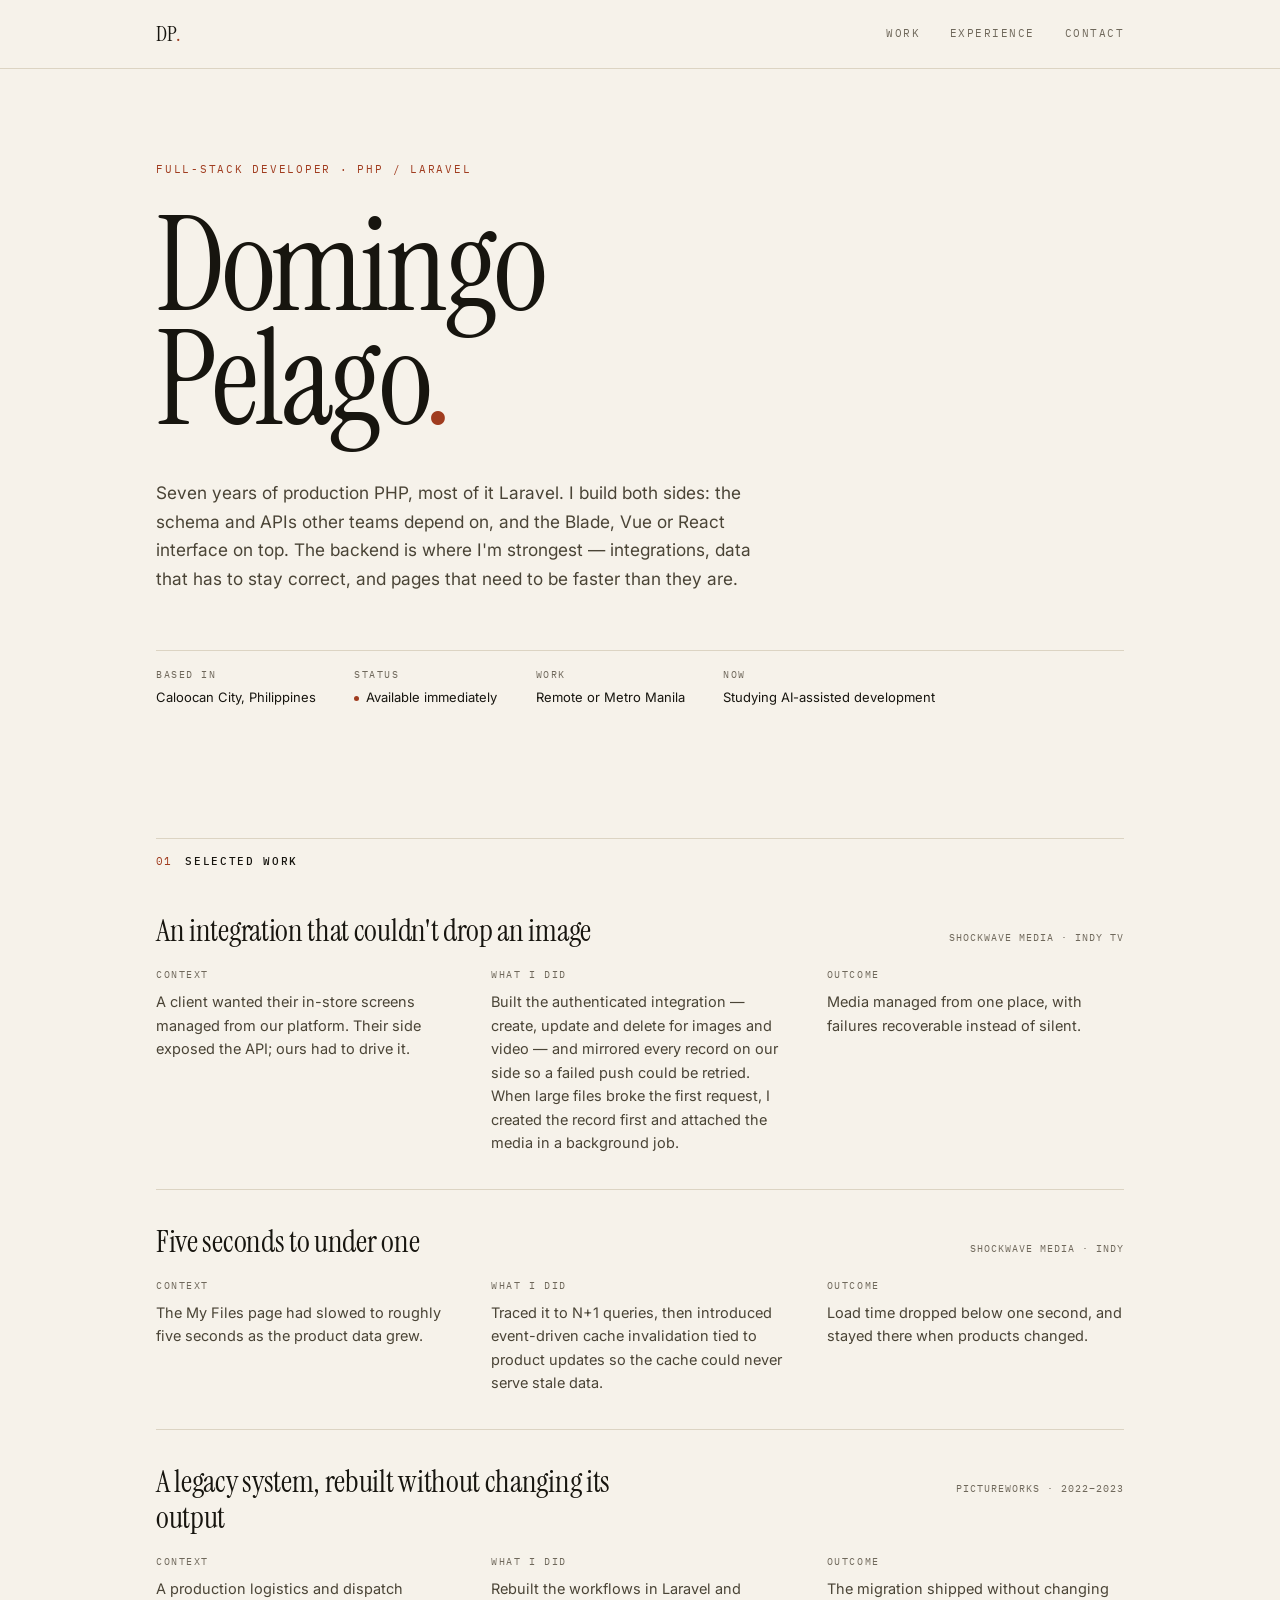
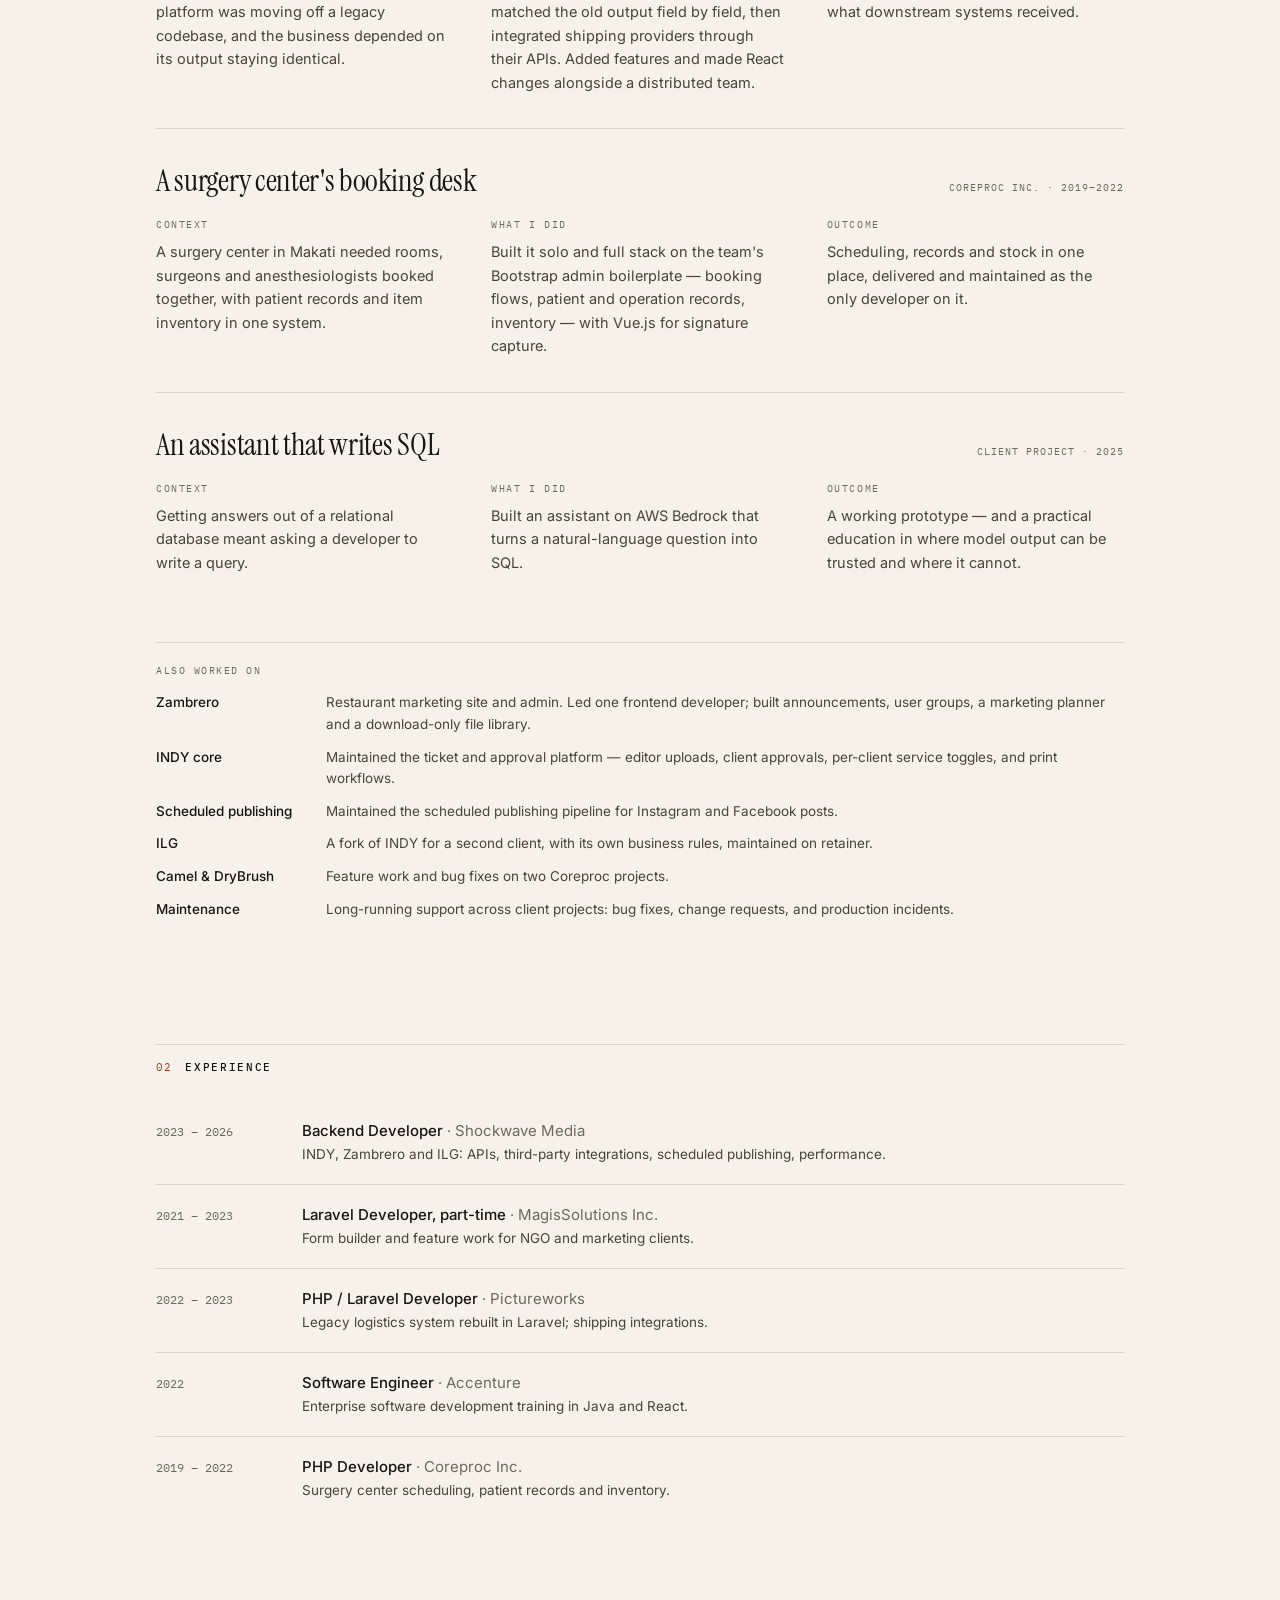
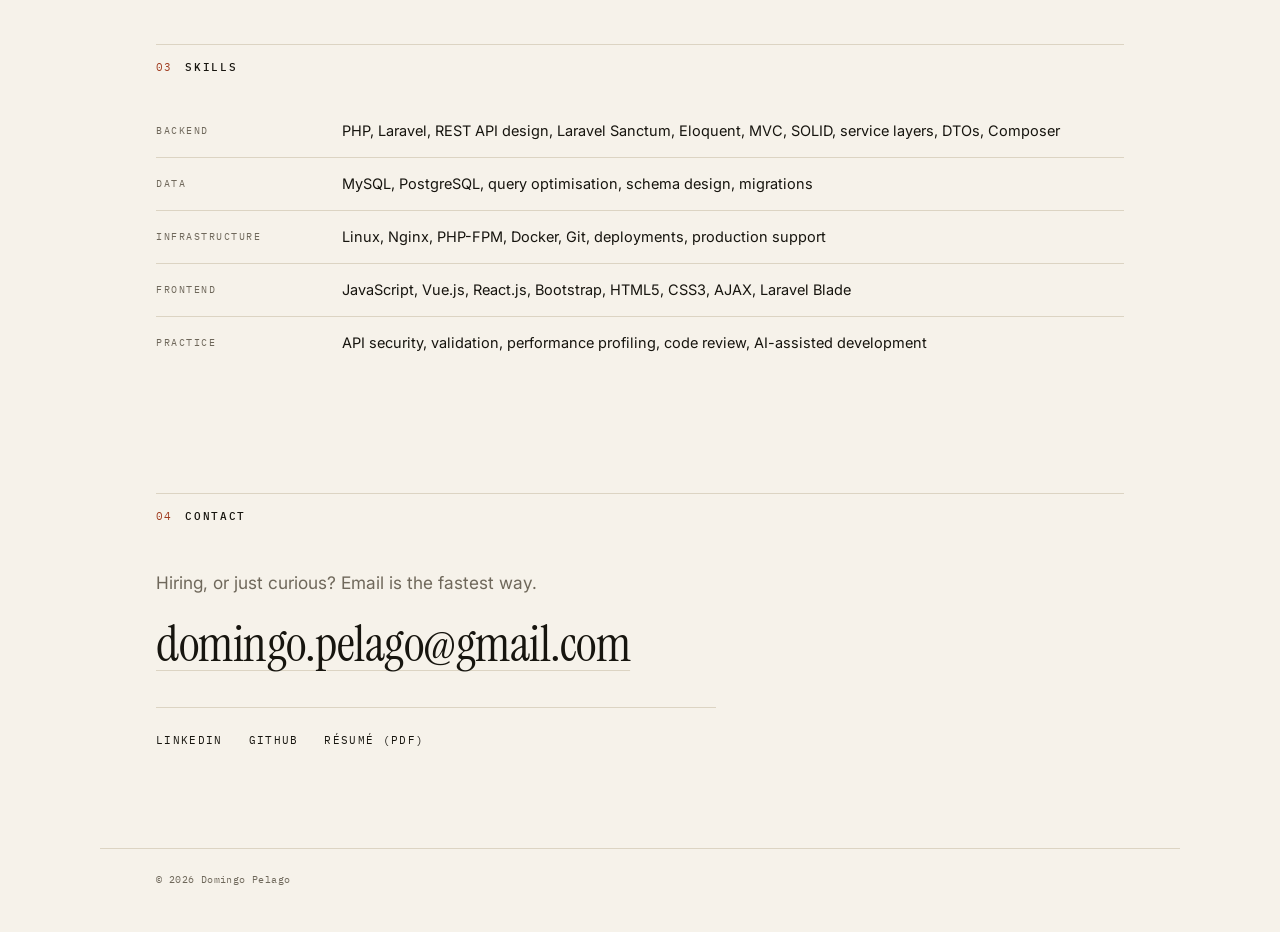
==== index.html @ e9fadb2e "Portfolio site, CV, and SEO setup" ====
<!doctype html>
<html lang="en">
<head>
  <meta charset="utf-8">
  <meta name="viewport" content="width=device-width, initial-scale=1">
  <title>Domingo Pelago — Full-Stack Developer (PHP / Laravel)</title>
  <meta name="description" content="Full-stack developer in the Philippines with seven years of production PHP and Laravel. APIs, integrations, data, and front-end delivery.">
  <meta name="author" content="Domingo Pelago">
  <link rel="canonical" href="https://dhomspelago.github.io/">
  <meta name="robots" content="index, follow, max-image-preview:large">
  <meta name="theme-color" content="#f6f2ea">
  <meta name="color-scheme" content="light">
  <meta property="og:title" content="Domingo Pelago — Full-Stack Developer">
  <meta property="og:description" content="Seven years of production PHP and Laravel. APIs, integrations, performance, and front-end delivery.">
  <meta property="og:type" content="website">
  <meta property="og:url" content="https://dhomspelago.github.io/">
  <meta property="og:site_name" content="Domingo Pelago">
  <meta property="og:locale" content="en_PH">
  <meta property="og:image" content="https://dhomspelago.github.io/og-image.png">
  <meta property="og:image:type" content="image/png">
  <meta property="og:image:width" content="1200">
  <meta property="og:image:height" content="630">
  <meta property="og:image:alt" content="Domingo Pelago — full-stack developer, PHP and Laravel">
  <meta name="twitter:card" content="summary_large_image">
  <meta name="twitter:title" content="Domingo Pelago — Full-Stack Developer">
  <meta name="twitter:description" content="Seven years of production PHP and Laravel. APIs, integrations, performance, and front-end delivery.">
  <meta name="twitter:image" content="https://dhomspelago.github.io/og-image.png">
  <meta name="twitter:image:alt" content="Domingo Pelago — full-stack developer, PHP and Laravel">
  <link rel="sitemap" type="application/xml" title="Sitemap" href="/sitemap.xml">
  <link rel="icon" href="favicon.svg" type="image/svg+xml">
  <link rel="apple-touch-icon" href="/apple-touch-icon.png">
  <link rel="preconnect" href="https://fonts.googleapis.com">
  <link rel="preconnect" href="https://fonts.gstatic.com" crossorigin>
  <link href="https://fonts.googleapis.com/css2?family=Instrument+Serif:ital@0;1&family=Inter:wght@400;500&family=IBM+Plex+Mono:wght@400;500&display=swap" rel="stylesheet">
  <link rel="stylesheet" href="styles.css">
  <script type="application/ld+json">
  {
    "@context": "https://schema.org",
    "@type": "Person",
    "@id": "https://dhomspelago.github.io/#person",
    "name": "Domingo Pelago",
    "givenName": "Domingo",
    "familyName": "Pelago",
    "jobTitle": "Full-Stack Developer",
    "description": "Backend-focused full-stack developer in Caloocan City, Philippines, with seven years of production PHP and Laravel experience across logistics, healthcare, and restaurant projects.",
    "url": "https://dhomspelago.github.io/",
    "image": "https://dhomspelago.github.io/og-image.png",
    "address": {
      "@type": "PostalAddress",
      "addressLocality": "Caloocan City",
      "addressRegion": "Metro Manila",
      "addressCountry": "PH"
    },
    "alumniOf": {
      "@type": "CollegeOrUniversity",
      "name": "University of Caloocan City"
    },
    "sameAs": [
      "https://www.linkedin.com/in/dhmsplg/",
      "https://github.com/dhomspelago"
    ],
    "knowsAbout": [
      "PHP",
      "Laravel",
      "REST API development",
      "MySQL",
      "PostgreSQL",
      "Vue.js",
      "React.js",
      "Third-party integrations",
      "Web performance"
    ]
  }
  </script>
  <script type="application/ld+json">
  {
    "@context": "https://schema.org",
    "@type": "WebSite",
    "@id": "https://dhomspelago.github.io/#website",
    "url": "https://dhomspelago.github.io/",
    "name": "Domingo Pelago",
    "description": "Portfolio of Domingo Pelago, a full-stack developer working in PHP and Laravel.",
    "inLanguage": "en",
    "publisher": { "@id": "https://dhomspelago.github.io/#person" }
  }
  </script>
  <script type="application/ld+json">
  {
    "@context": "https://schema.org",
    "@type": "ProfilePage",
    "@id": "https://dhomspelago.github.io/#profile",
    "url": "https://dhomspelago.github.io/",
    "name": "Domingo Pelago — Full-Stack Developer",
    "description": "Selected work and experience of Domingo Pelago, a full-stack developer in the Philippines.",
    "inLanguage": "en",
    "dateModified": "2026-11-19",
    "isPartOf": { "@id": "https://dhomspelago.github.io/#website" },
    "mainEntity": { "@id": "https://dhomspelago.github.io/#person" }
  }
  </script>
</head>
<body>
  <a class="skip" href="#main">Skip to content</a>

  <header class="site-head">
    <div class="wrap head-inner">
      <a class="monogram" href="#top" aria-label="Domingo Pelago — back to top">DP<span>.</span></a>
      <nav aria-label="Sections">
        <a href="#work">Work</a>
        <a href="#experience">Experience</a>
        <a href="#contact">Contact</a>
      </nav>
    </div>
  </header>

  <main id="main">

    <section class="hero wrap" id="top">
      <p class="eyebrow">Full-stack developer · PHP / Laravel</p>
      <h1>Domingo <br>Pelago<span class="period">.</span></h1>
      <p class="lead">
        Seven years of production PHP, most of it Laravel. I build both sides: the
        schema and APIs other teams depend on, and the Blade, Vue or React interface
        on top. The backend is where I'm strongest — integrations, data that has to
        stay correct, and pages that need to be faster than they are.
      </p>
      <dl class="hero-meta">
        <div>
          <dt>Based in</dt>
          <dd>Caloocan City, Philippines</dd>
        </div>
        <div>
          <dt>Status</dt>
          <dd class="live">Available immediately</dd>
        </div>
        <div>
          <dt>Work</dt>
          <dd>Remote or Metro Manila</dd>
        </div>
        <div>
          <dt>Now</dt>
          <dd>Studying AI-assisted development</dd>
        </div>
      </dl>
    </section>

    <section class="section wrap" id="work">
      <div class="sec-head">
        <span class="num">01</span>
        <h2>Selected work</h2>
      </div>

      <div class="cases">
        <article class="case">
          <header class="case-head">
            <h3>An integration that couldn't drop an image</h3>
            <p class="case-meta">Shockwave Media · INDY TV</p>
          </header>
          <div class="case-body">
            <div>
              <h4>Context</h4>
              <p>A client wanted their in-store screens managed from our platform. Their side exposed the API; ours had to drive it.</p>
            </div>
            <div>
              <h4>What I did</h4>
              <p>Built the authenticated integration — create, update and delete for images and video — and mirrored every record on our side so a failed push could be retried. When large files broke the first request, I created the record first and attached the media in a background job.</p>
            </div>
            <div>
              <h4>Outcome</h4>
              <p>Media managed from one place, with failures recoverable instead of silent.</p>
            </div>
          </div>
        </article>

        <article class="case">
          <header class="case-head">
            <h3>Five seconds to under one</h3>
            <p class="case-meta">Shockwave Media · INDY</p>
          </header>
          <div class="case-body">
            <div>
              <h4>Context</h4>
              <p>The My Files page had slowed to roughly five seconds as the product data grew.</p>
            </div>
            <div>
              <h4>What I did</h4>
              <p>Traced it to N+1 queries, then introduced event-driven cache invalidation tied to product updates so the cache could never serve stale data.</p>
            </div>
            <div>
              <h4>Outcome</h4>
              <p>Load time dropped below one second, and stayed there when products changed.</p>
            </div>
          </div>
        </article>

        <article class="case">
          <header class="case-head">
            <h3>A legacy system, rebuilt without changing its output</h3>
            <p class="case-meta">Pictureworks · 2022–2023</p>
          </header>
          <div class="case-body">
            <div>
              <h4>Context</h4>
              <p>A production logistics and dispatch platform was moving off a legacy codebase, and the business depended on its output staying identical.</p>
            </div>
            <div>
              <h4>What I did</h4>
              <p>Rebuilt the workflows in Laravel and matched the old output field by field, then integrated shipping providers through their APIs. Added features and made React changes alongside a distributed team.</p>
            </div>
            <div>
              <h4>Outcome</h4>
              <p>The migration shipped without changing what downstream systems received.</p>
            </div>
          </div>
        </article>

        <article class="case">
          <header class="case-head">
            <h3>A surgery center's booking desk</h3>
            <p class="case-meta">Coreproc Inc. · 2019–2022</p>
          </header>
          <div class="case-body">
            <div>
              <h4>Context</h4>
              <p>A surgery center in Makati needed rooms, surgeons and anesthesiologists booked together, with patient records and item inventory in one system.</p>
            </div>
            <div>
              <h4>What I did</h4>
              <p>Built it solo and full stack on the team's Bootstrap admin boilerplate — booking flows, patient and operation records, inventory — with Vue.js for signature capture.</p>
            </div>
            <div>
              <h4>Outcome</h4>
              <p>Scheduling, records and stock in one place, delivered and maintained as the only developer on it.</p>
            </div>
          </div>
        </article>

        <article class="case">
          <header class="case-head">
            <h3>An assistant that writes SQL</h3>
            <p class="case-meta">Client project · 2025</p>
          </header>
          <div class="case-body">
            <div>
              <h4>Context</h4>
              <p>Getting answers out of a relational database meant asking a developer to write a query.</p>
            </div>
            <div>
              <h4>What I did</h4>
              <p>Built an assistant on AWS Bedrock that turns a natural-language question into SQL.</p>
            </div>
            <div>
              <h4>Outcome</h4>
              <p>A working prototype — and a practical education in where model output can be trusted and where it cannot.</p>
            </div>
          </div>
        </article>
      </div>

      <div class="more">
        <h3 class="more-label">Also worked on</h3>
        <ul>
          <li>
            <strong>Zambrero</strong>
            <span>Restaurant marketing site and admin. Led one frontend developer; built announcements, user groups, a marketing planner and a download-only file library.</span>
          </li>
          <li>
            <strong>INDY core</strong>
            <span>Maintained the ticket and approval platform — editor uploads, client approvals, per-client service toggles, and print workflows.</span>
          </li>
          <li>
            <strong>Scheduled publishing</strong>
            <span>Maintained the scheduled publishing pipeline for Instagram and Facebook posts.</span>
          </li>
          <li>
            <strong>ILG</strong>
            <span>A fork of INDY for a second client, with its own business rules, maintained on retainer.</span>
          </li>
          <li>
            <strong>Camel &amp; DryBrush</strong>
            <span>Feature work and bug fixes on two Coreproc projects.</span>
          </li>
          <li>
            <strong>Maintenance</strong>
            <span>Long-running support across client projects: bug fixes, change requests, and production incidents.</span>
          </li>
        </ul>
      </div>
    </section>

    <section class="section wrap" id="experience">
      <div class="sec-head">
        <span class="num">02</span>
        <h2>Experience</h2>
      </div>

      <ol class="jobs">
        <li>
          <span class="years">2023 – 2026</span>
          <div>
            <h3>Backend Developer <span class="at">Shockwave Media</span></h3>
            <p>INDY, Zambrero and ILG: APIs, third-party integrations, scheduled publishing, performance.</p>
          </div>
        </li>
        <li>
          <span class="years">2021 – 2023</span>
          <div>
            <h3>Laravel Developer, part-time <span class="at">MagisSolutions Inc.</span></h3>
            <p>Form builder and feature work for NGO and marketing clients.</p>
          </div>
        </li>
        <li>
          <span class="years">2022 – 2023</span>
          <div>
            <h3>PHP / Laravel Developer <span class="at">Pictureworks</span></h3>
            <p>Legacy logistics system rebuilt in Laravel; shipping integrations.</p>
          </div>
        </li>
        <li>
          <span class="years">2022</span>
          <div>
            <h3>Software Engineer <span class="at">Accenture</span></h3>
            <p>Enterprise software development training in Java and React.</p>
          </div>
        </li>
        <li>
          <span class="years">2019 – 2022</span>
          <div>
            <h3>PHP Developer <span class="at">Coreproc Inc.</span></h3>
            <p>Surgery center scheduling, patient records and inventory.</p>
          </div>
        </li>
      </ol>
    </section>

    <section class="section wrap" id="skills">
      <div class="sec-head">
        <span class="num">03</span>
        <h2>Skills</h2>
      </div>

      <dl class="skills">
        <div>
          <dt>Backend</dt>
          <dd>PHP, Laravel, REST API design, Laravel Sanctum, Eloquent, MVC, SOLID, service layers, DTOs, Composer</dd>
        </div>
        <div>
          <dt>Data</dt>
          <dd>MySQL, PostgreSQL, query optimisation, schema design, migrations</dd>
        </div>
        <div>
          <dt>Infrastructure</dt>
          <dd>Linux, Nginx, PHP-FPM, Docker, Git, deployments, production support</dd>
        </div>
        <div>
          <dt>Frontend</dt>
          <dd>JavaScript, Vue.js, React.js, Bootstrap, HTML5, CSS3, AJAX, Laravel Blade</dd>
        </div>
        <div>
          <dt>Practice</dt>
          <dd>API security, validation, performance profiling, code review, AI-assisted development</dd>
        </div>
      </dl>
    </section>

    <section class="section wrap contact" id="contact">
      <div class="sec-head">
        <span class="num">04</span>
        <h2>Contact</h2>
      </div>
      <p class="contact-lead">Hiring, or just curious? Email is the fastest way.</p>
      <a class="email" href="mailto:domingo.pelago@gmail.com">domingo.pelago@gmail.com</a>
      <ul class="links">
        <li><a href="https://www.linkedin.com/in/dhmsplg/" target="_blank" rel="me noopener" aria-label="Domingo Pelago on LinkedIn">LinkedIn</a></li>
        <li><a href="https://github.com/dhomspelago" target="_blank" rel="me noopener" aria-label="Domingo Pelago on GitHub">GitHub</a></li>
        <li><a href="Domingo_Pelago_Resume.pdf" type="application/pdf" target="_blank" rel="noopener">Résumé (PDF)</a></li>
      </ul>
    </section>

  </main>

  <footer class="site-foot wrap">
    <p>© 2026 Domingo Pelago</p>
  </footer>

  <button class="to-top" type="button" aria-label="Back to top">
    <svg width="14" height="14" viewBox="0 0 14 14" fill="none" aria-hidden="true" focusable="false">
      <path d="M7 12V2M7 2L2.5 6.5M7 2L11.5 6.5" stroke="currentColor" stroke-width="1.4" stroke-linecap="square"/>
    </svg>
  </button>

  <script>
    (function () {
      var btn = document.querySelector('.to-top');
      if (!btn) return;

      function update() {
        btn.classList.toggle('is-visible', window.scrollY > window.innerHeight * 0.75);
      }

      window.addEventListener('scroll', update, { passive: true });
      update();

      btn.addEventListener('click', function () {
        var reduce = window.matchMedia('(prefers-reduced-motion: reduce)').matches;
        window.scrollTo({ top: 0, behavior: reduce ? 'auto' : 'smooth' });
      });
    })();
  </script>
</body>
</html>
---- styles.css ----
/* ============================================================
   Domingo Pelago — portfolio
   Hand-written. No framework, no build step.
   Type: Instrument Serif / Inter / IBM Plex Mono
   ============================================================ */

:root {
  --paper:   #f6f2ea;
  --ink:     #17150f;
  --body:    #4a4436;
  --muted:   #6f685b;
  --rule:    #dcd4c3;
  --accent:  #a03c1f;

  --serif: "Instrument Serif", Georgia, "Times New Roman", serif;
  --sans:  "Inter", -apple-system, BlinkMacSystemFont, "Segoe UI", Arial, sans-serif;
  --mono:  "IBM Plex Mono", ui-monospace, "SFMono-Regular", Consolas, monospace;

  --pad: clamp(20px, 5vw, 56px);
  --radius: 2px;
}

*,
*::before,
*::after { box-sizing: border-box; }

html {
  scroll-behavior: smooth;
  -webkit-text-size-adjust: 100%;
}

body {
  margin: 0;
  background: var(--paper);
  color: var(--ink);
  font-family: var(--sans);
  font-size: 16px;
  line-height: 1.6;
  font-weight: 400;
  -webkit-font-smoothing: antialiased;
  -moz-osx-font-smoothing: grayscale;
}

h1, h2, h3, h4, p, dl, dd, ol, ul { margin: 0; }
ul, ol { padding: 0; list-style: none; }
a { color: inherit; }

::selection {
  background: var(--accent);
  color: var(--paper);
}

:focus-visible {
  outline: 2px solid var(--accent);
  outline-offset: 3px;
}

.wrap {
  width: 100%;
  max-width: 1080px;
  margin-inline: auto;
  padding-inline: var(--pad);
}

.skip {
  position: absolute;
  left: -9999px;
  top: 0;
  background: var(--ink);
  color: var(--paper);
  padding: 10px 16px;
  font-family: var(--mono);
  font-size: 12px;
  z-index: 10;
}
.skip:focus { left: 12px; top: 12px; }

/* ---------- header ---------- */

.site-head { border-bottom: 1px solid var(--rule); }

.head-inner {
  display: flex;
  align-items: center;
  justify-content: space-between;
  gap: 24px;
  min-height: 68px;
}

.monogram {
  font-family: var(--serif);
  font-size: 1.3rem;
  line-height: 1;
  letter-spacing: 0.01em;
  text-decoration: none;
  white-space: nowrap;
}
.monogram span { color: var(--accent); }

.site-head nav {
  display: flex;
  gap: clamp(14px, 2.4vw, 30px);
}

.site-head nav a {
  font-family: var(--mono);
  font-size: 10.5px;
  letter-spacing: 0.14em;
  text-transform: uppercase;
  color: var(--muted);
  text-decoration: none;
  padding-block: 4px;
  border-bottom: 1px solid transparent;
  transition: color 0.15s ease, border-color 0.15s ease;
}
.site-head nav a:hover {
  color: var(--ink);
  border-bottom-color: var(--ink);
}

/* ---------- hero ---------- */

.hero { padding-block: clamp(46px, 8.5vw, 92px) clamp(40px, 6vw, 68px); }

.eyebrow {
  font-family: var(--mono);
  font-size: 11px;
  letter-spacing: 0.16em;
  text-transform: uppercase;
  color: var(--accent);
  margin-bottom: clamp(18px, 3vw, 30px);
}

h1 {
  font-family: var(--serif);
  font-weight: 400;
  font-size: clamp(3.3rem, 11.5vw, 8.2rem);
  line-height: 0.87;
  letter-spacing: -0.025em;
  margin-bottom: clamp(24px, 4vw, 42px);
}
.period { color: var(--accent); }

.lead {
  max-width: 56ch;
  font-size: clamp(1rem, 1.35vw, 1.12rem);
  line-height: 1.66;
  color: var(--body);
}

.hero-meta {
  display: grid;
  grid-template-columns: repeat(4, auto);
  justify-content: start;
  gap: clamp(20px, 3vw, 46px);
  margin-top: clamp(34px, 5vw, 56px);
  padding-top: 16px;
  border-top: 1px solid var(--rule);
}

.hero-meta dt {
  font-family: var(--mono);
  font-size: 9.5px;
  letter-spacing: 0.16em;
  text-transform: uppercase;
  color: var(--muted);
  margin-bottom: 5px;
}

.hero-meta dd { font-size: 13px; color: var(--ink); }

.live { color: var(--accent); }
.live::before {
  content: "";
  display: inline-block;
  width: 5px;
  height: 5px;
  margin-right: 7px;
  vertical-align: 1px;
  background: var(--accent);
  border-radius: 50%;
}

/* ---------- sections ---------- */

.section { padding-block: clamp(38px, 6vw, 62px); }

.sec-head {
  display: flex;
  align-items: baseline;
  gap: 14px;
  padding-top: 14px;
  border-top: 1px solid var(--rule);
  margin-bottom: clamp(26px, 4vw, 44px);
}

.num {
  font-family: var(--mono);
  font-size: 10.5px;
  letter-spacing: 0.06em;
  color: var(--accent);
}

.sec-head h2 {
  font-family: var(--mono);
  font-size: 10.5px;
  font-weight: 500;
  letter-spacing: 0.16em;
  text-transform: uppercase;
}

/* ---------- cases ---------- */

.case { padding-block: clamp(24px, 3.6vw, 34px); }
.case + .case { border-top: 1px solid var(--rule); }
.cases > .case:first-child { padding-top: 0; }

.case-head {
  display: flex;
  align-items: baseline;
  justify-content: space-between;
  gap: 20px;
  flex-wrap: wrap;
  margin-bottom: 18px;
}

.case-head h3 {
  font-family: var(--serif);
  font-weight: 400;
  font-size: clamp(1.45rem, 2.5vw, 1.95rem);
  line-height: 1.15;
  letter-spacing: -0.01em;
  max-width: 34ch;
}

.case-meta {
  font-family: var(--mono);
  font-size: 10px;
  letter-spacing: 0.1em;
  text-transform: uppercase;
  color: var(--muted);
  white-space: nowrap;
}

.case-body {
  display: grid;
  grid-template-columns: repeat(3, 1fr);
  gap: clamp(20px, 3vw, 42px);
}

.case-body h4 {
  font-family: var(--mono);
  font-size: 9.5px;
  font-weight: 400;
  letter-spacing: 0.16em;
  text-transform: uppercase;
  color: var(--muted);
  margin-bottom: 8px;
}

.case-body p {
  font-size: 14.5px;
  line-height: 1.62;
  color: var(--body);
}

.also {
  margin-top: 26px;
  padding-left: 16px;
  border-left: 2px solid var(--accent);
  font-size: 13.5px;
  line-height: 1.6;
  color: var(--muted);
  max-width: 72ch;
}

/* ---------- also built ---------- */

.more {
  margin-top: 34px;
  padding-top: 20px;
  border-top: 1px solid var(--rule);
}

.more-label {
  font-family: var(--mono);
  font-size: 9.5px;
  font-weight: 400;
  letter-spacing: 0.16em;
  text-transform: uppercase;
  color: var(--muted);
  margin: 0 0 14px;
}

.more ul { display: grid; gap: 11px; }

.more li {
  display: grid;
  grid-template-columns: 150px 1fr;
  gap: 20px;
  font-size: 13.5px;
  line-height: 1.6;
  color: var(--body);
}

.more strong {
  font-weight: 500;
  color: var(--ink);
}

@media (max-width: 760px) {
  .more li { grid-template-columns: 1fr; gap: 2px; }
}

/* ---------- experience ---------- */

.jobs li {
  display: grid;
  grid-template-columns: 108px 1fr;
  gap: clamp(16px, 3vw, 40px);
  padding-block: 19px;
  border-top: 1px solid var(--rule);
}
.jobs li:first-child { border-top: 0; padding-top: 0; }

.years {
  font-family: var(--mono);
  font-size: 11.5px;
  color: var(--muted);
  padding-top: 3px;
  white-space: nowrap;
}

.jobs h3 {
  font-family: var(--sans);
  font-size: 15px;
  font-weight: 500;
  line-height: 1.4;
  letter-spacing: 0;
  margin-bottom: 3px;
}

.at { font-weight: 400; color: var(--muted); }
.at::before { content: "· "; }

.jobs p {
  font-size: 13.5px;
  line-height: 1.55;
  color: var(--body);
}

/* ---------- skills ---------- */

.skills > div {
  display: grid;
  grid-template-columns: 148px 1fr;
  gap: clamp(16px, 3vw, 40px);
  padding-block: 14px;
  border-top: 1px solid var(--rule);
}
.skills > div:first-child { border-top: 0; padding-top: 0; }

.skills dt {
  font-family: var(--mono);
  font-size: 9.5px;
  letter-spacing: 0.16em;
  text-transform: uppercase;
  color: var(--muted);
  padding-top: 4px;
}

.skills dd {
  font-size: 14.5px;
  line-height: 1.65;
  color: var(--ink);
}

/* ---------- contact ---------- */

.contact { padding-bottom: clamp(54px, 8vw, 96px); }

.contact-lead {
  font-size: clamp(1rem, 1.35vw, 1.08rem);
  color: var(--muted);
  margin-bottom: 20px;
}

.email {
  display: inline-block;
  font-family: var(--serif);
  font-size: clamp(1.65rem, 5vw, 3.1rem);
  line-height: 1.15;
  letter-spacing: -0.01em;
  text-decoration: underline;
  text-decoration-thickness: 1px;
  text-underline-offset: 9px;
  text-decoration-color: var(--rule);
  overflow-wrap: anywhere;
  transition: color 0.15s ease, text-decoration-color 0.15s ease;
}
.email:hover {
  color: var(--accent);
  text-decoration-color: var(--accent);
}

.links {
  display: flex;
  flex-wrap: wrap;
  gap: 26px;
  margin-top: 34px;
  padding-top: 18px;
  border-top: 1px solid var(--rule);
  max-width: 560px;
}

.links a {
  font-family: var(--mono);
  font-size: 11px;
  letter-spacing: 0.12em;
  text-transform: uppercase;
  text-decoration: none;
  border-bottom: 1px solid transparent;
  padding-bottom: 2px;
  transition: color 0.15s ease, border-color 0.15s ease;
}
.links a:hover {
  color: var(--accent);
  border-bottom-color: var(--accent);
}

/* ---------- footer ---------- */

.site-foot {
  display: flex;
  align-items: baseline;
  justify-content: space-between;
  gap: 14px 32px;
  flex-wrap: wrap;
  padding-block: 22px 44px;
  border-top: 1px solid var(--rule);
}

.site-foot p {
  font-family: var(--mono);
  font-size: 10px;
  letter-spacing: 0.04em;
  line-height: 1.7;
  color: var(--muted);
}

/* ---------- back to top ---------- */

.to-top {
  position: fixed;
  right: clamp(16px, 3vw, 28px);
  bottom: clamp(16px, 3vw, 28px);
  z-index: 20;
  display: grid;
  place-items: center;
  width: 42px;
  height: 42px;
  padding: 0;
  background: var(--paper);
  color: var(--ink);
  border: 1px solid var(--rule);
  border-radius: var(--radius);
  cursor: pointer;
  opacity: 0;
  visibility: hidden;
  transition: opacity 0.2s ease, color 0.15s ease, border-color 0.15s ease;
}

.to-top.is-visible { opacity: 1; visibility: visible; }

.to-top:hover { color: var(--accent); border-color: var(--accent); }

.to-top:focus-visible { outline: 2px solid var(--accent); outline-offset: 3px; }

@media print { .to-top { display: none; } }

/* ---------- small screens ---------- */

@media (max-width: 760px) {
  .hero-meta {
    grid-template-columns: 1fr 1fr;
    row-gap: 20px;
  }

  .case-head {
    flex-direction: column;
    align-items: flex-start;
    gap: 6px;
  }

  .case-body { grid-template-columns: 1fr; gap: 18px; }
  .case-body p { font-size: 15px; }

  .jobs li { grid-template-columns: 1fr; gap: 6px; }
  .years { padding-top: 0; }

  .skills > div { grid-template-columns: 1fr; gap: 5px; }

  .site-foot { flex-direction: column; }
}

@media (max-width: 420px) {
  .site-head nav { gap: 13px; }
  .site-head nav a { font-size: 9.5px; letter-spacing: 0.1em; }
}

@media (prefers-reduced-motion: reduce) {
  html { scroll-behavior: auto; }
  * { transition: none !important; }
}
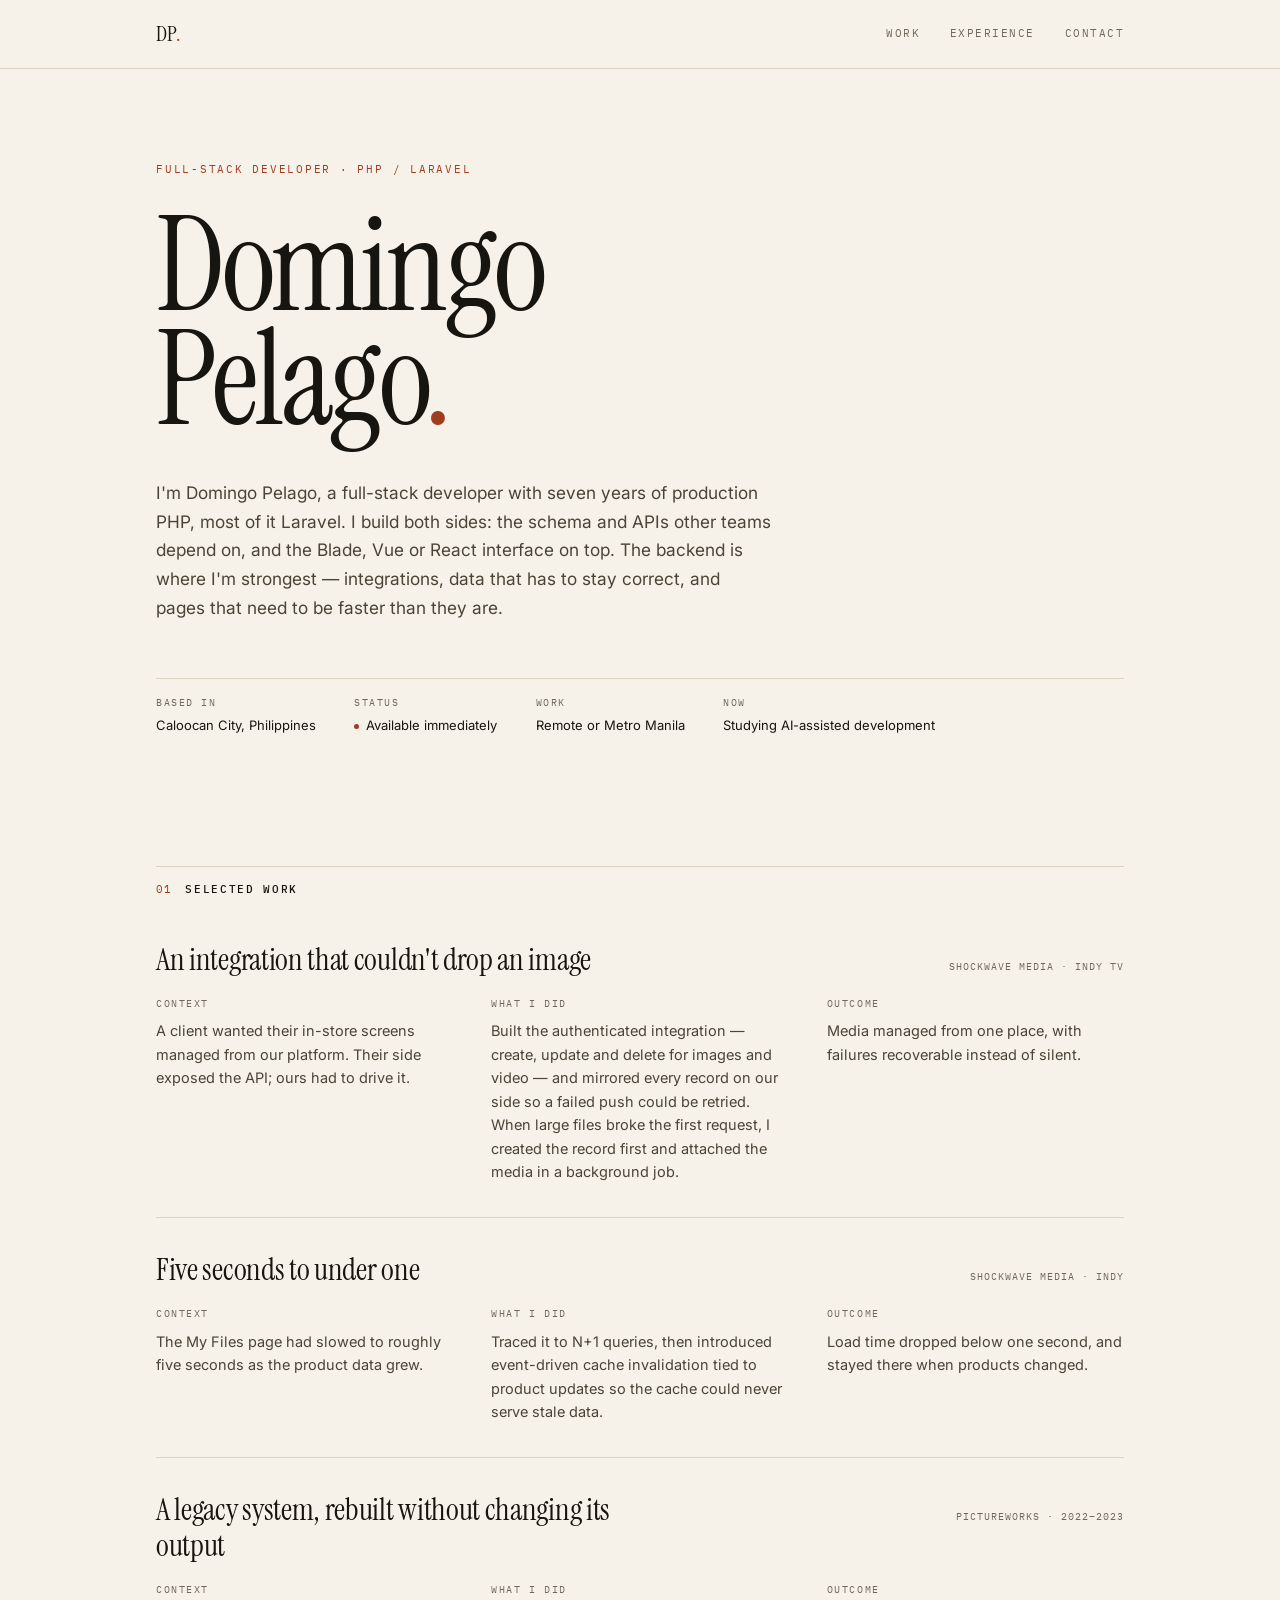
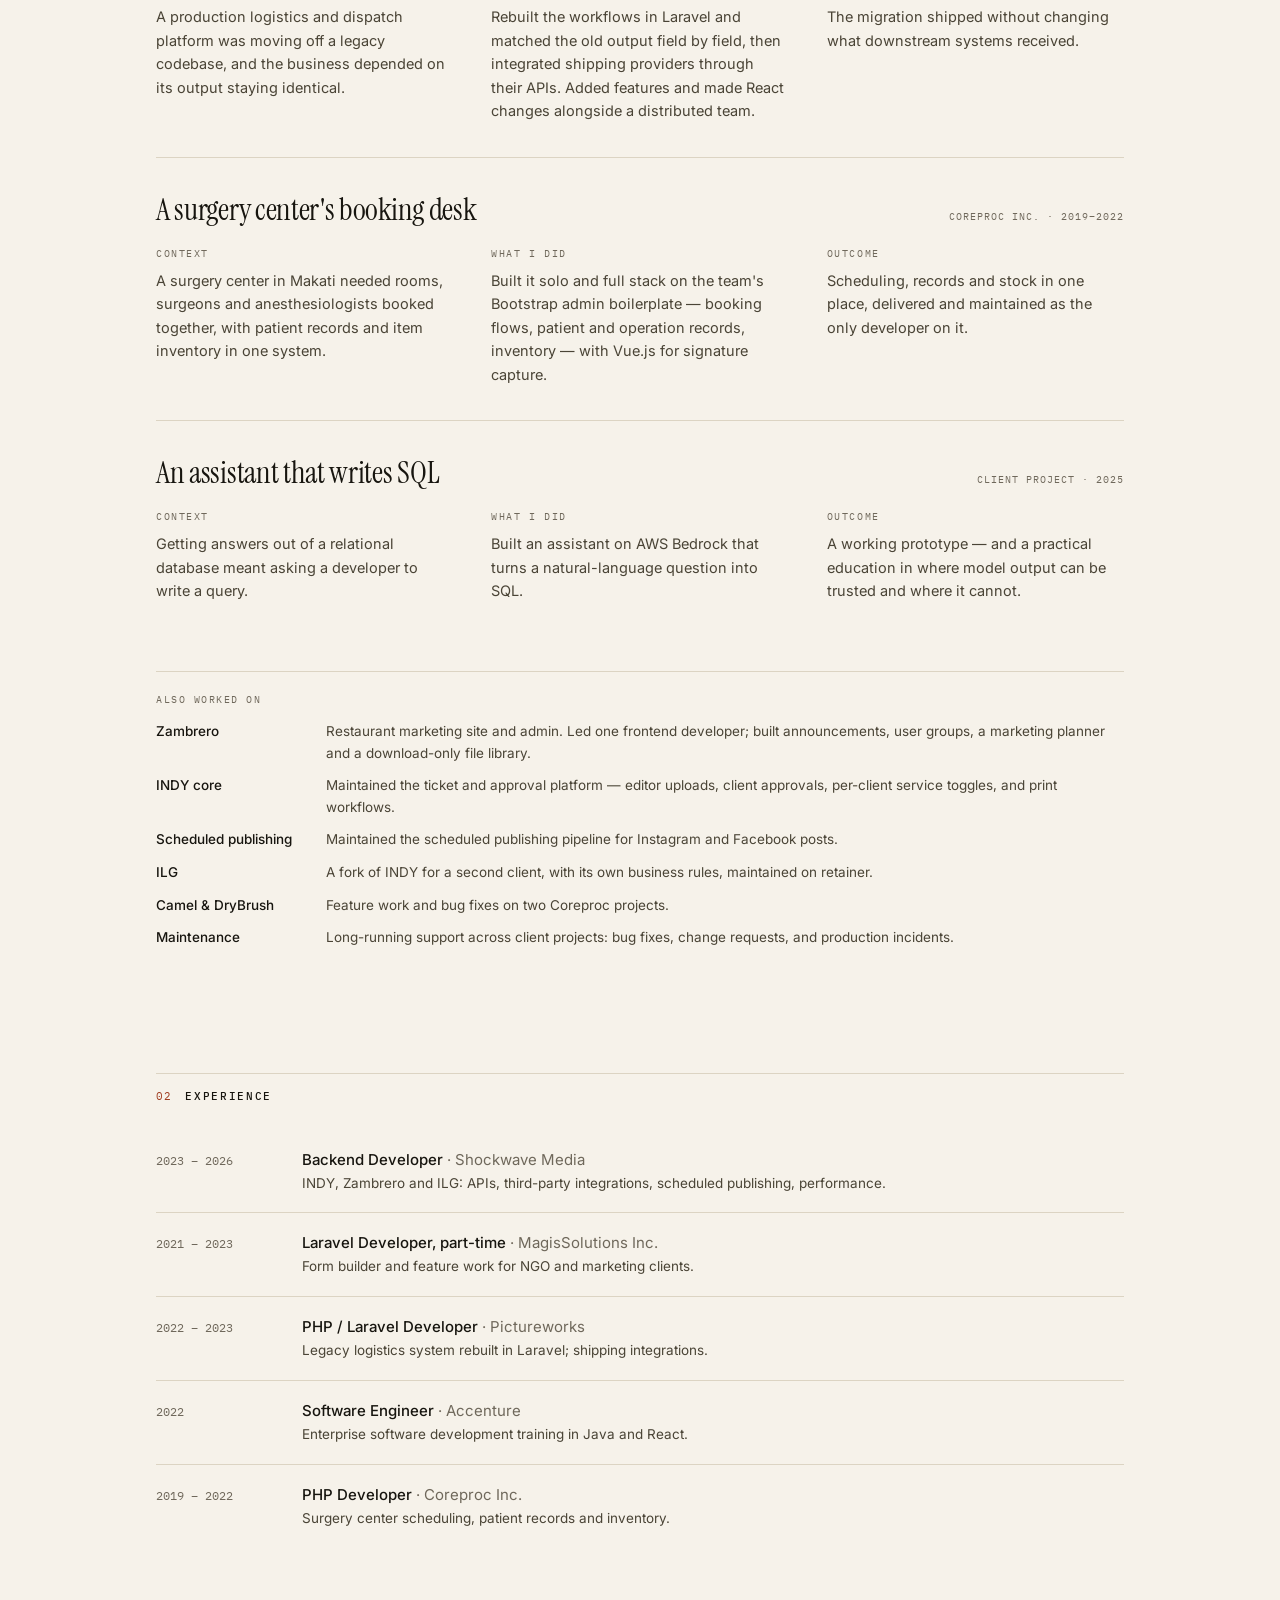
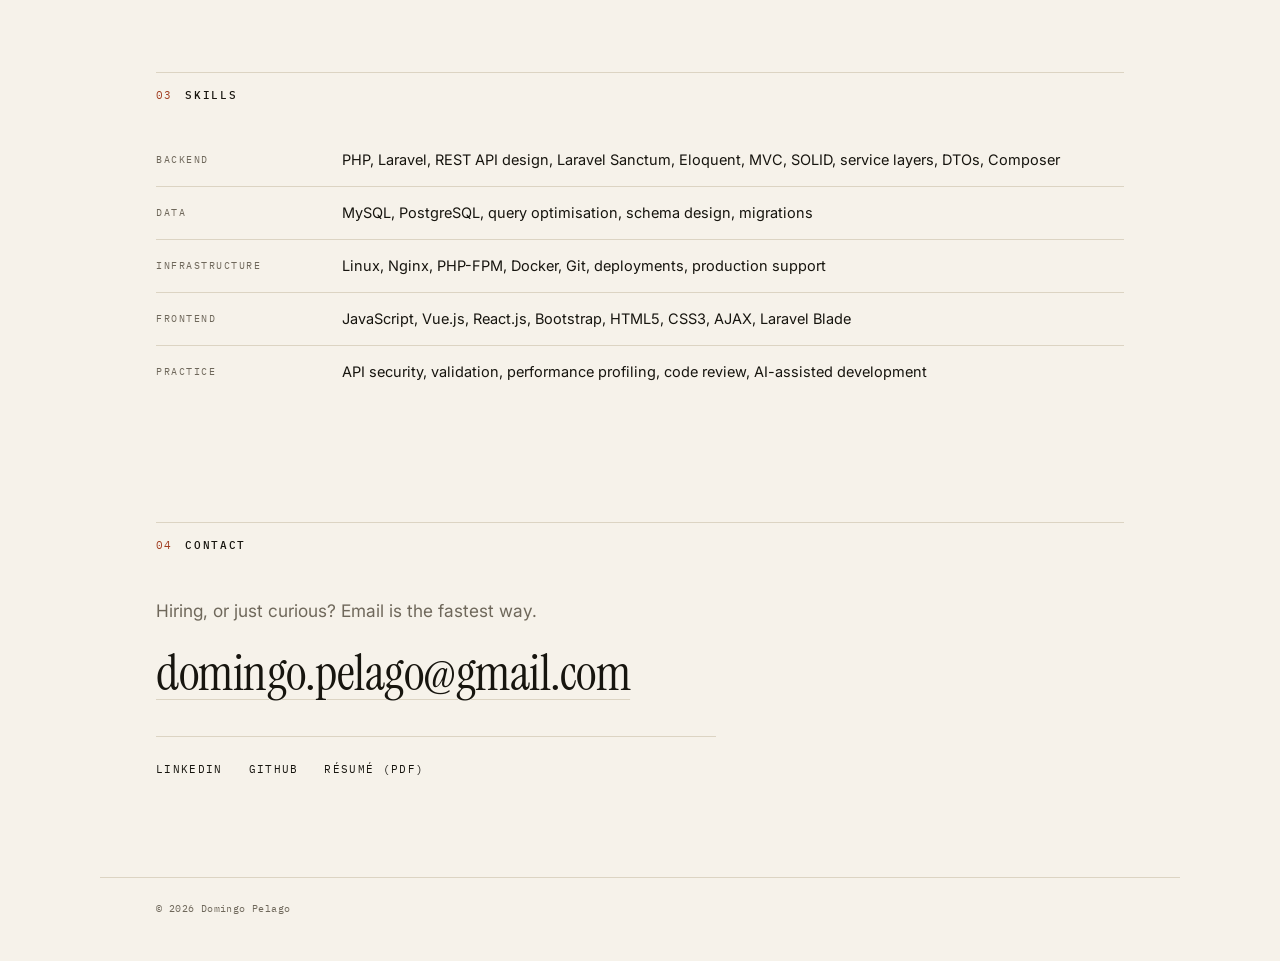
==== commit e6509b2c: "Name the author in the hero; add IndexNow key" ====
--- a/index.html
+++ b/index.html
@@ -4,7 +4,7 @@
   <meta charset="utf-8">
   <meta name="viewport" content="width=device-width, initial-scale=1">
   <title>Domingo Pelago — Full-Stack Developer (PHP / Laravel)</title>
-  <meta name="description" content="Full-stack developer in the Philippines with seven years of production PHP and Laravel. APIs, integrations, data, and front-end delivery.">
+  <meta name="description" content="Full-stack developer in the Philippines with seven years of production PHP and Laravel. APIs, integrations, data, and front-end delivery. Available now.">
   <meta name="author" content="Domingo Pelago">
   <link rel="canonical" href="https://dhomspelago.github.io/">
   <meta name="robots" content="index, follow, max-image-preview:large">
@@ -56,7 +56,7 @@
       "name": "University of Caloocan City"
     },
     "sameAs": [
-      "https://www.linkedin.com/in/dhmsplg/",
+      "https://www.linkedin.com/in/dhmsplg",
       "https://github.com/dhomspelago"
     ],
     "knowsAbout": [
@@ -104,7 +104,7 @@
 
   <header class="site-head">
     <div class="wrap head-inner">
-      <a class="monogram" href="#top" aria-label="Domingo Pelago — back to top">DP<span>.</span></a>
+      <a class="monogram" href="#top" aria-label="DP. Domingo Pelago, back to top">DP<span>.</span></a>
       <nav aria-label="Sections">
         <a href="#work">Work</a>
         <a href="#experience">Experience</a>
@@ -119,10 +119,11 @@
       <p class="eyebrow">Full-stack developer · PHP / Laravel</p>
       <h1>Domingo <br>Pelago<span class="period">.</span></h1>
       <p class="lead">
-        Seven years of production PHP, most of it Laravel. I build both sides: the
-        schema and APIs other teams depend on, and the Blade, Vue or React interface
-        on top. The backend is where I'm strongest — integrations, data that has to
-        stay correct, and pages that need to be faster than they are.
+        I'm Domingo Pelago, a full-stack developer with seven years of production PHP,
+        most of it Laravel. I build both sides: the schema and APIs other teams depend
+        on, and the Blade, Vue or React interface on top. The backend is where I'm
+        strongest — integrations, data that has to stay correct, and pages that need to
+        be faster than they are.
       </p>
       <dl class="hero-meta">
         <div>
@@ -371,7 +372,7 @@
       <p class="contact-lead">Hiring, or just curious? Email is the fastest way.</p>
       <a class="email" href="mailto:domingo.pelago@gmail.com">domingo.pelago@gmail.com</a>
       <ul class="links">
-        <li><a href="https://www.linkedin.com/in/dhmsplg/" target="_blank" rel="me noopener" aria-label="Domingo Pelago on LinkedIn">LinkedIn</a></li>
+        <li><a href="https://www.linkedin.com/in/dhmsplg" target="_blank" rel="me noopener" aria-label="Domingo Pelago on LinkedIn">LinkedIn</a></li>
         <li><a href="https://github.com/dhomspelago" target="_blank" rel="me noopener" aria-label="Domingo Pelago on GitHub">GitHub</a></li>
         <li><a href="Domingo_Pelago_Resume.pdf" type="application/pdf" target="_blank" rel="noopener">Résumé (PDF)</a></li>
       </ul>
